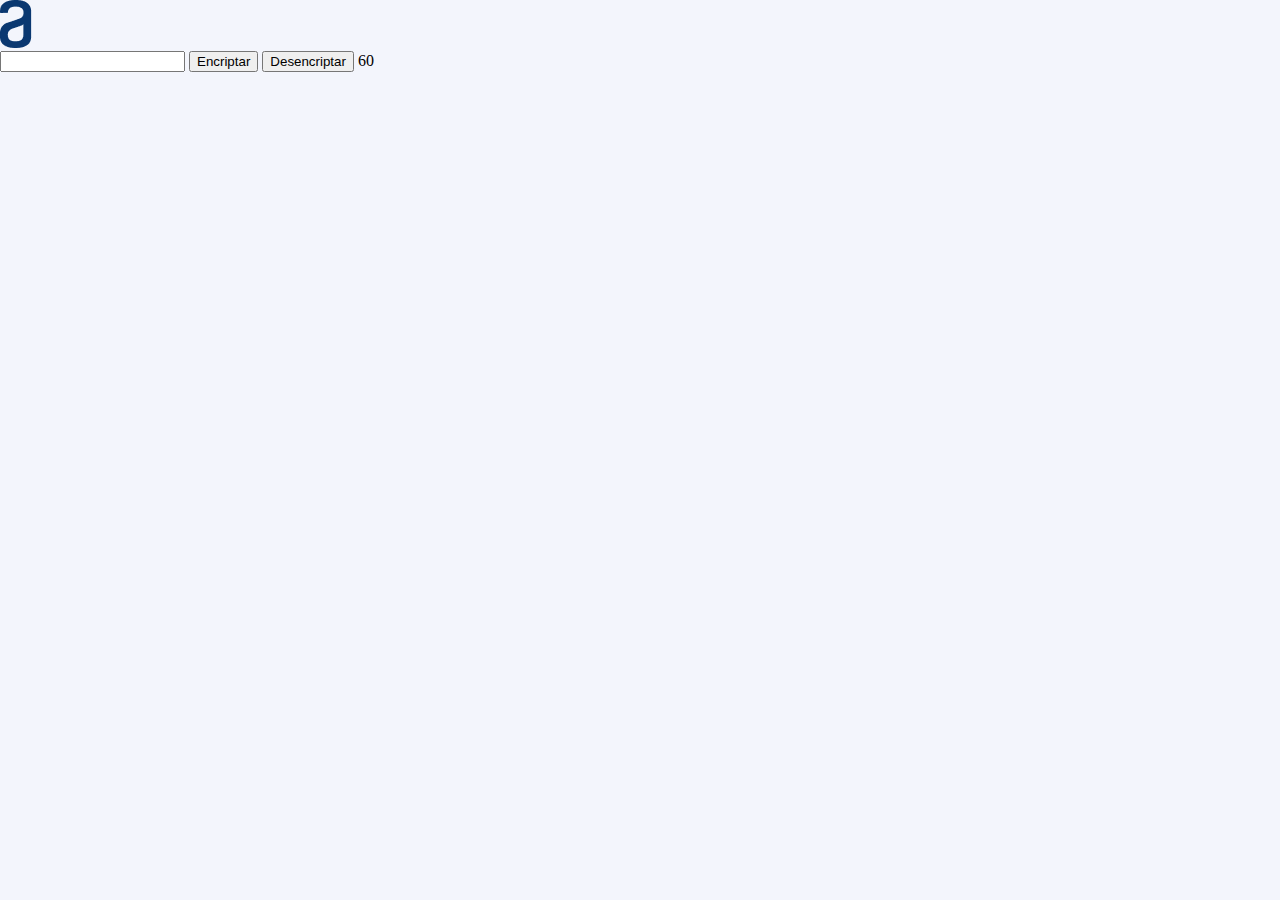
==== Encriptador de texto.html @ 9450b671 "Agrego style.css, reset.css, Encriptador de texto.html, descripcion del challenge.txt y carpeta para" ====
<!DOCTYPE html>

<html lang="es">

    <head>

        <meta charset = "UTF-8">
        <meta name="viewport" content="width=device-width">
        <title>Encriptador de Texto</title>
        <link rel="stylesheet" href="reset.css">
        <link rel="stylesheet" href="style.css">

    </head>

    <body>
        <header>
            <form>
                <div>
                    <h1><img src="Imagenes/logo.png"></h1>
                </div>
                <main>
                    <input type="text" class="input-texto" required>
                    <input type="submit" value="Encriptar" class="encriptar">
                    <input type="submit" value="Desencriptar" class="desencriptar">
                    <output type="hidden" class="output-texto"> 60 </output>
                </main>

            </form>
            



        </header>

    </body>

</html>
---- style.css ----
body  {
    background-color: #F3F5FC;
}
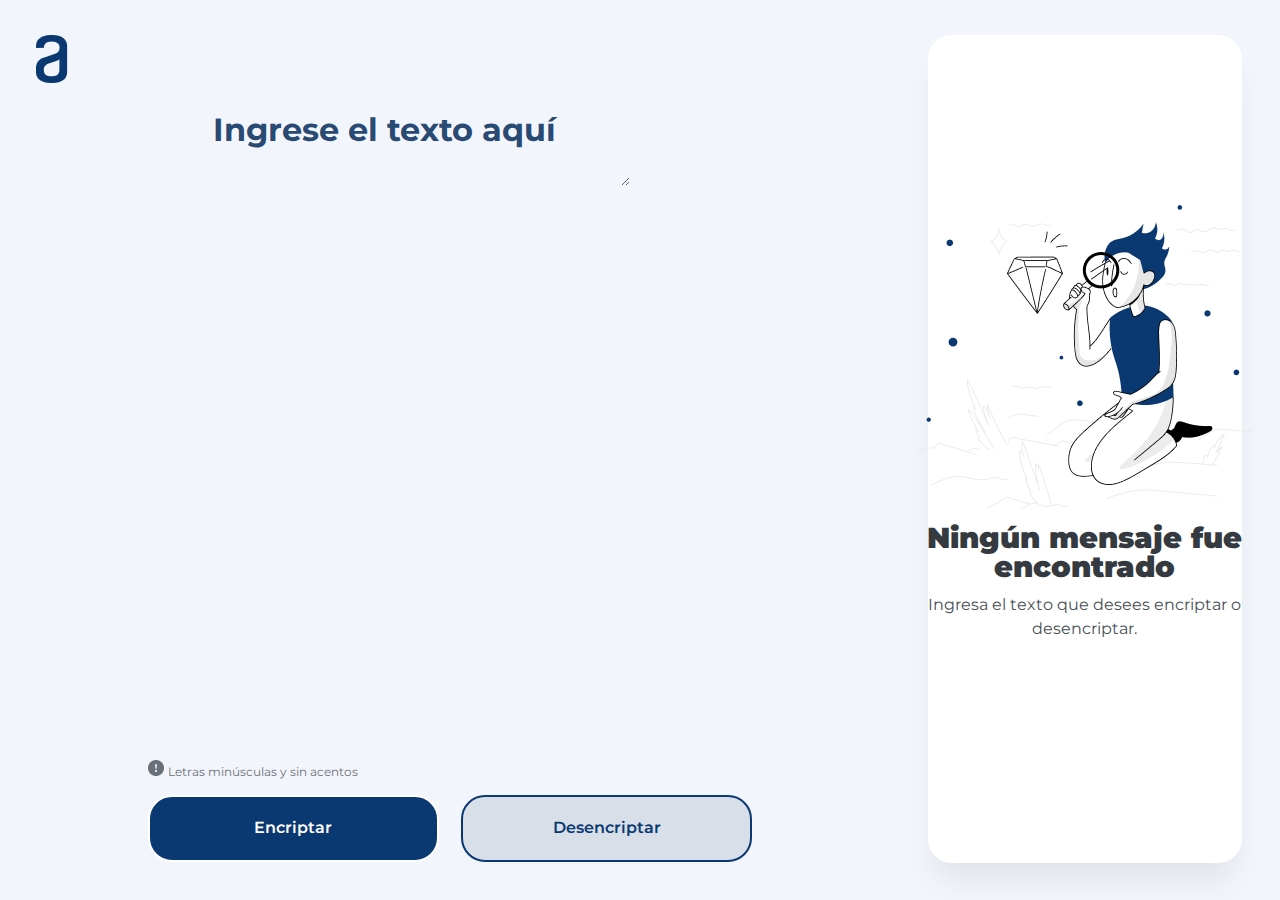
==== commit e0f93362: "Avance en Html y css, copiando visual al figma deskopt 1" ====
--- a/Encriptador de texto.html
+++ b/Encriptador de texto.html
@@ -9,28 +9,39 @@
         <title>Encriptador de Texto</title>
         <link rel="stylesheet" href="reset.css">
         <link rel="stylesheet" href="style.css">
+        <link rel="preconnect" href="https://fonts.googleapis.com">
+        <link rel="preconnect" href="https://fonts.gstatic.com" crossorigin>
+        <link href="https://fonts.googleapis.com/css2?family=Montserrat:wght@300&display=swap" rel="stylesheet">
 
     </head>
 
-    <body>
-        <header>
-            <form>
+    <body class="conteiner">
+
+            <div class="titulo">
+                <img src="Imagenes/logo.png" class="logo">
+            </div>
+
+            <div class="entrada_encriptador">
+                <textarea type="text" class="input_text"  placeholder="Ingrese el texto aquí" required></textarea>
+               
+            </div>
+
+            <div class="salida_encriptador">
                 <div>
-                    <h1><img src="Imagenes/logo.png"></h1>
+                    <img src="Imagenes/Muñeco.png" class="muñeco_salida"></img>
+                    <h1 class="texto_vacio">Ningún mensaje fue encontrado</h1>
+                    <h2 class="texto_ingresar">Ingresa el texto que desees encriptar o desencriptar.</h2>
                 </div>
-                <main>
-                    <input type="text" class="input-texto" required>
-                    <input type="submit" value="Encriptar" class="encriptar">
-                    <input type="submit" value="Desencriptar" class="desencriptar">
-                    <output type="hidden" class="output-texto"> 60 </output>
-                </main>
+                <!--<input type="text" class="output-texto">-->
+                <!--<textarea class="output_text"></textarea>-->
+                <!--<output type="hidden" class="output-texto"> 60 </output>-->
+            </div>
 
-            </form>
-            
-
-
-
-        </header>
+            <div class="botones">
+                <h3 id="condicion_botones"><img src="Imagenes/alerta_condicion.png" id="alerta_botones">Letras minúsculas y sin acentos</img></h3>
+                <button type="button"  class="boton_encriptar">Encriptar</button>
+                <button type="button"  class="boton_desencriptar">Desencriptar</button>
+            </div>
 
     </body>
 
--- a/style.css
+++ b/style.css
@@ -1,3 +1,179 @@
-body  {
-    background-color: #F3F5FC;
+body {
+    margin: 0px;
+    padding: 0px;
+    background: #F3F5FC ;
+}
+
+.container {
+    margin: auto;
+    position: relative;
+}
+
+.titulo {
+    width: 70%;
+    position: absolute;
+    top: 0;
+    bottom:88.5%;
+    left: 0;
+    right: 30%;
+}
+
+.entrada_encriptador {
+    position: absolute;
+    top: 11.5%;
+    bottom:17%;
+    left: 0;
+    right: 30%;
+    width: 70%;
+    height: auto;
+    border-radius: 24px;
+}
+.salida_encriptador {
+    position: absolute;
+    top:3.9%;
+    bottom: 92.2%;
+    left: 72.5%;
+    right: 2.5%;
+    width: 24.5%;
+    height: 92%;
+    border-radius: 24px;
+    background: white;
+    display: flex;
+    justify-content:  center;
+    text-align: center;
+    box-shadow: 0px 24px 32px -8px rgba(0, 0, 0, 0.08);
+}
+
+.botones {
+    position: absolute;
+    top: 83%;
+    bottom: 0%;
+    width: 70%;
+    height: auto;
+    border-radius: 24px;
+}
+
+.logo {
+    margin-top: 3.9%;
+    margin-left: 4%;
+}
+
+.entrada_encriptador {
+    margin-left: 16.5%;
+    
+}
+
+.input_text {
+    font-family: 'Montserrat', sans-serif;
+    font-style: normal;
+    font-weight: bold;
+    font-size: 32px;
+    /* VER PARA QUE SIRVE
+    line-height: 200%; */
+    color: #113a6c;
+    background-color: #F3F5FC
+
+}
+
+textarea {
+    border:0
+}
+
+textarea::placeholder {
+    color: #113a6c;
+    font-family: 'Montserrat', sans-serif;
+    font-style: normal;
+    font-weight: bold;
+    font-size: 32px;
+    line-height: 150%;
+    color: #284a73;
+}
+#alerta_botones {
+    margin-left: 16.5%;
+    margin-right: 0.5%;
+}
+#condicion_botones {
+    margin-top: 1.5%;
+    margin-bottom: 1.5%;
+    font-family: 'Montserrat', sans-serif;
+    font-style: normal;
+    font-weight: 400;
+    font-size: 12px;
+    line-height: 150%;
+    color: #495057;
+    opacity: 0.8;
+}
+
+.boton_encriptar {
+    width: 32.5%;
+    height: 67px;
+    margin-left: 16.5%;
+    margin-right: 1%;
+    justify-content: center;
+    background: #0A3871;
+    border: 2px solid #ffffff;
+    border-radius: 24px;
+    cursor: pointer;
+
+    font-family: 'Montserrat', sans-serif;
+    font-style: normal;
+    font-weight: 600;
+    font-size: 16px;
+    line-height: 0px;
+    text-align: center;
+    color: #FFFFFF;
+
+}
+
+.boton_desencriptar {
+    margin-right: 15%;
+    margin-left: 1%;
+    width: 32.5%;
+    height: 67px;
+    justify-content: center;
+    background: #D8DFE8;
+    border: 2px solid #0A3871;
+    border-radius: 24px;
+    cursor: pointer;
+
+    font-family: 'Montserrat', sans-serif;
+    font-style: normal;
+    font-weight: 600;
+    font-size: 16px;
+    line-height: 0px;
+    text-align: center;
+    color: #0A3871;
+}
+button:active {
+    margin-top: 0px;
+    border: 0;
+}
+
+button[disabled=disabled], button:disabled {
+    background-color: gray;
+	border-color: darkgray;
+
+}
+.muñeco_salida {
+    margin-top: 50.5%;
+    margin-bottom: 3.4%;
+}
+
+.texto_vacio {
+    font-family: 'Montserrat', sans-serif;
+    font-style: normal;
+    font-weight: 900;
+    font-size: 29px;
+    line-height: 100%;
+    color: #343A40;
+    margin-bottom: 3.4%;
+}
+
+.texto_ingresar {
+    font-family: 'Montserrat', sans-serif;
+    font-style: normal;
+    font-weight: 400;
+    font-size: 16px;
+    line-height: 150%;
+    color: #495057;
 }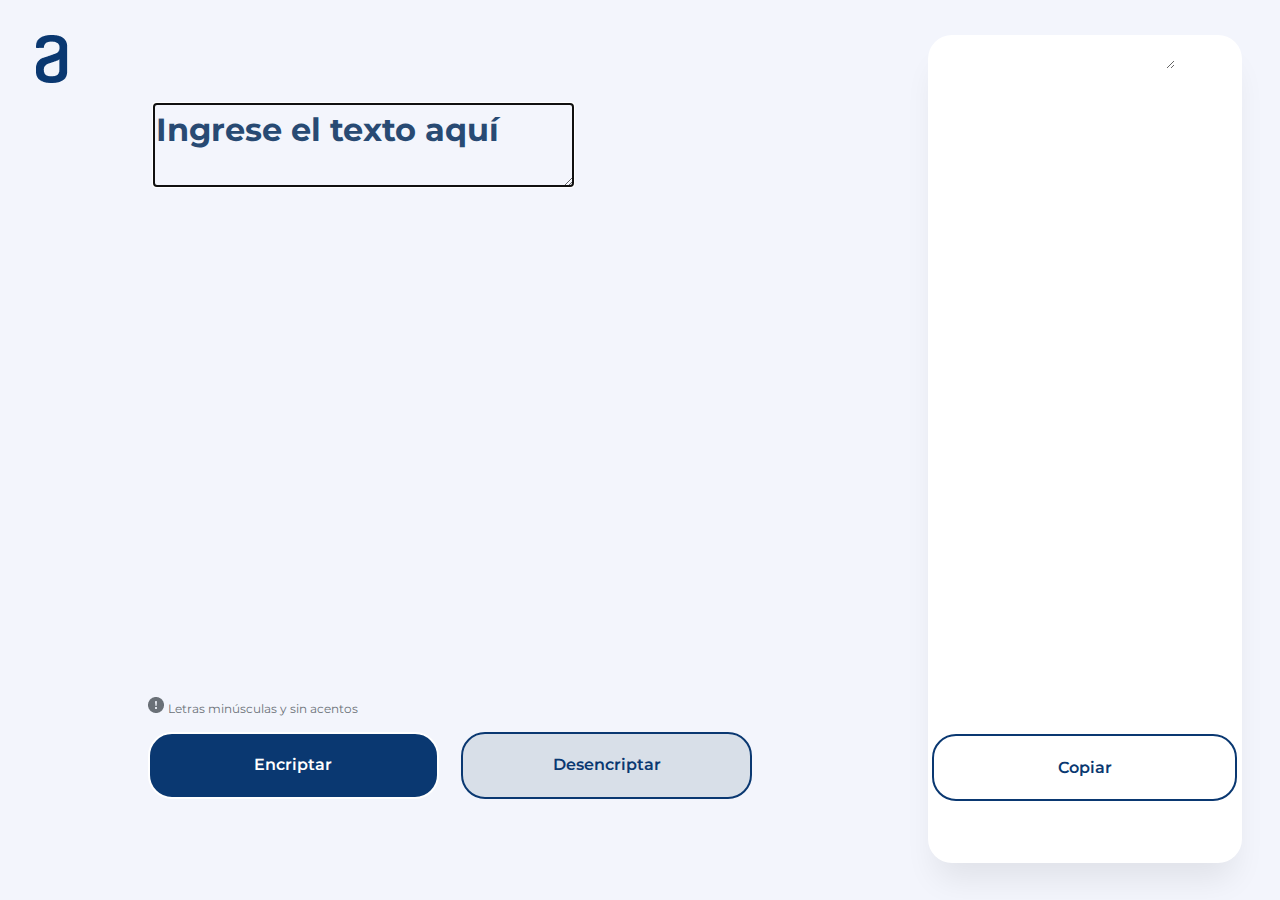
==== commit 9393231e: "Agrego salida donde se mostrara texto encriptado, display:none" ====
--- a/Encriptador de texto.html
+++ b/Encriptador de texto.html
@@ -22,19 +22,21 @@
             </div>
 
             <div class="entrada_encriptador">
-                <textarea type="text" class="input_text"  placeholder="Ingrese el texto aquí" required></textarea>
+                <textarea type="text" class="input_text" autofocus placeholder="Ingrese el texto aquí" required></textarea>
                
             </div>
 
             <div class="salida_encriptador">
-                <div>
+                <div class="ocultar_vacio">
                     <img src="Imagenes/Muñeco.png" class="muñeco_salida"></img>
                     <h1 class="texto_vacio">Ningún mensaje fue encontrado</h1>
                     <h2 class="texto_ingresar">Ingresa el texto que desees encriptar o desencriptar.</h2>
                 </div>
-                <!--<input type="text" class="output-texto">-->
-                <!--<textarea class="output_text"></textarea>-->
-                <!--<output type="hidden" class="output-texto"> 60 </output>-->
+
+                <div class="ocultar_encriptado">
+                    <textarea type="text" class="output_text" readonly ></textarea>
+                    <button type="button" class="boton_copiar">Copiar</button>
+                </div>
             </div>
 
             <div class="botones">
--- a/style.css
+++ b/style.css
@@ -24,8 +24,8 @@
     bottom:17%;
     left: 0;
     right: 30%;
-    width: 70%;
-    height: auto;
+    width: 58%;
+    height: 64%;
     border-radius: 24px;
 }
 .salida_encriptador {
@@ -44,9 +44,13 @@
     box-shadow: 0px 24px 32px -8px rgba(0, 0, 0, 0.08);
 }
 
+.ocultar_vacio {
+    display: none;
+}
+
 .botones {
     position: absolute;
-    top: 83%;
+    top: 76%;
     bottom: 0%;
     width: 70%;
     height: auto;
@@ -59,7 +63,7 @@
 }
 
 .entrada_encriptador {
-    margin-left: 16.5%;
+    margin-left: 12%;
     
 }
 
@@ -144,6 +148,31 @@
     text-align: center;
     color: #0A3871;
 }
+
+.output_text {
+}
+.boton_copiar {
+    position: relative;
+    top: 80%;
+    right: 10%;
+    text-align: center;
+    justify-content: center;
+    width: 120%;
+    height: 67px;
+    justify-content: center;
+    background: #ffffff;
+    border: 2px solid #0A3871;
+    border-radius: 24px;
+    cursor: pointer;
+
+    font-family: 'Montserrat', sans-serif;
+    font-style: normal;
+    font-weight: 600;
+    font-size: 16px;
+    line-height: 0px;
+    text-align: center;
+    color: #0A3871;
+}
 button:active {
     margin-top: 0px;
     border: 0;
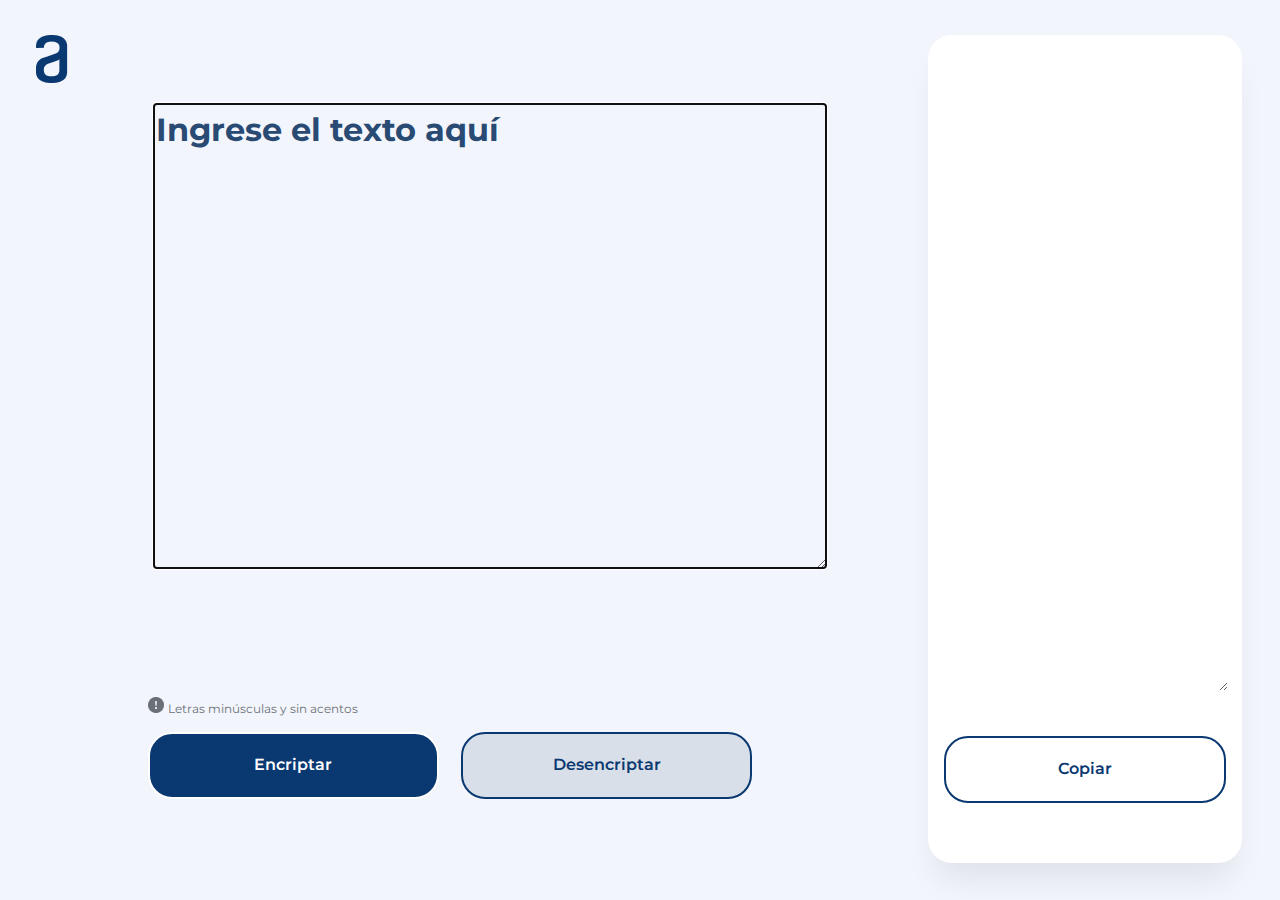
==== commit ddcd599f: "Agrego encriptar.js y tomo datos de textarea" ====
--- a/Encriptador de texto.html
+++ b/Encriptador de texto.html
@@ -22,7 +22,7 @@
             </div>
 
             <div class="entrada_encriptador">
-                <textarea type="text" class="input_text" autofocus placeholder="Ingrese el texto aquí" required></textarea>
+                <textarea type="text" class="input_text" id="entrada_texto" autofocus placeholder="Ingrese el texto aquí" required></textarea>
                
             </div>
 
@@ -34,7 +34,7 @@
                 </div>
 
                 <div class="ocultar_encriptado">
-                    <textarea type="text" class="output_text" readonly ></textarea>
+                    <textarea type="text" class="output_text" id="salida_texto" readonly ></textarea>
                     <button type="button" class="boton_copiar">Copiar</button>
                 </div>
             </div>
@@ -44,7 +44,8 @@
                 <button type="button"  class="boton_encriptar">Encriptar</button>
                 <button type="button"  class="boton_desencriptar">Desencriptar</button>
             </div>
-
+            <script src="encriptar.js"></script>
     </body>
 
+
 </html>--- a/style.css
+++ b/style.css
@@ -47,6 +47,9 @@
 .ocultar_vacio {
     display: none;
 }
+.ocultar_encriptado {
+    
+}
 
 .botones {
     position: absolute;
@@ -68,6 +71,8 @@
 }
 
 .input_text {
+    width: 90%;
+    height: 80%;
     font-family: 'Montserrat', sans-serif;
     font-style: normal;
     font-weight: bold;
@@ -150,14 +155,22 @@
 }
 
 .output_text {
+    margin-top: 10%;
+    width: 90%;
+    height: 75%;
+    font-family: 'Montserrat', sans-serif;
+    font-weight: 400;
+    font-size: 24px;
+    line-height: 150%;
+    color: #495057;
+
 }
 .boton_copiar {
     position: relative;
-    top: 80%;
-    right: 10%;
-    text-align: center;
-    justify-content: center;
-    width: 120%;
+    top: 5%;
+    text-align: center;
+    justify-content: center;
+    width: 90%;
     height: 67px;
     justify-content: center;
     background: #ffffff;
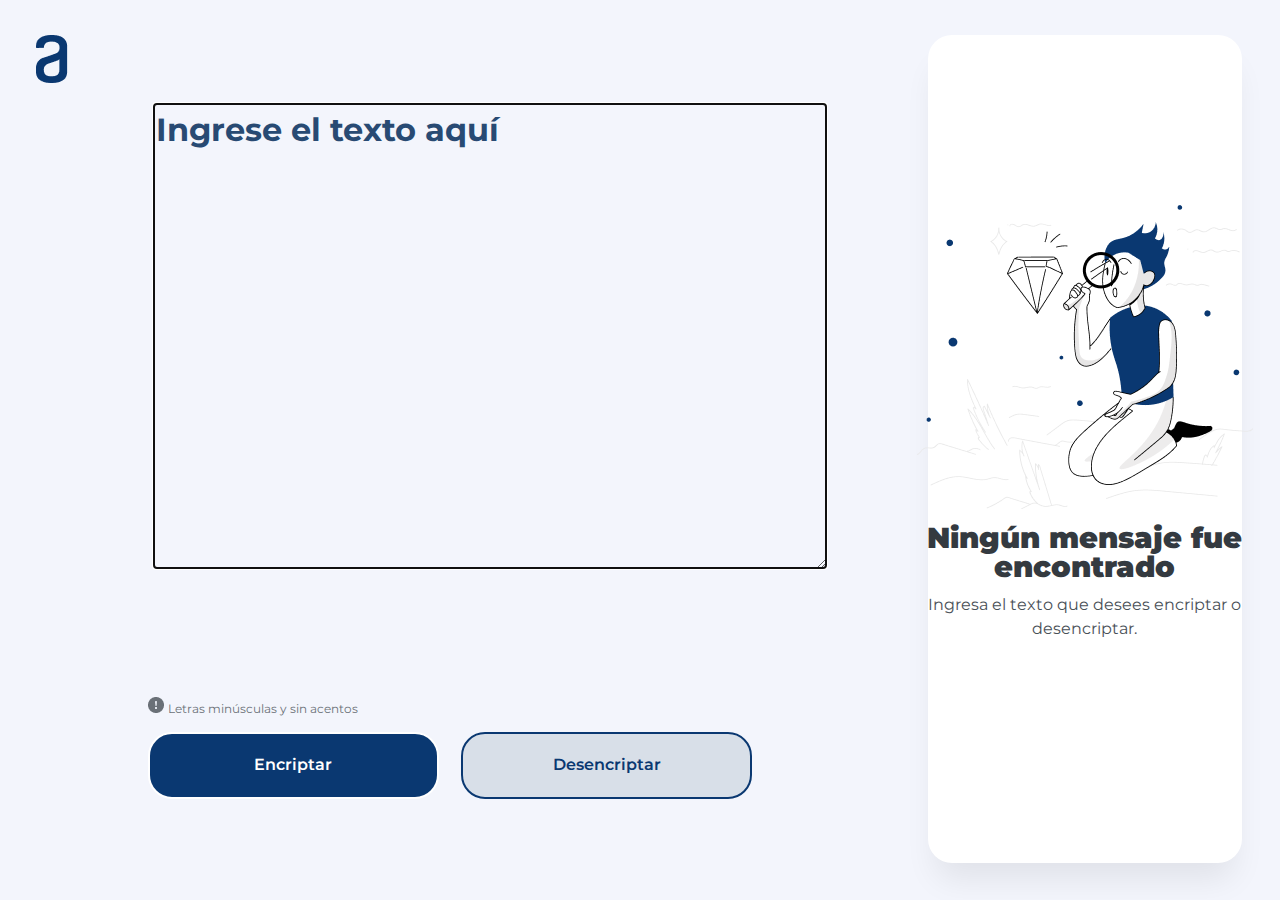
==== commit b8a01450: "Conecto textareas de entrada y salida para encriptar" ====
--- a/Encriptador de texto.html
+++ b/Encriptador de texto.html
@@ -27,14 +27,14 @@
             </div>
 
             <div class="salida_encriptador">
-                <div class="ocultar_vacio">
+                <div class="ocultar_vacio" id="ocultar_vacio">
                     <img src="Imagenes/Muñeco.png" class="muñeco_salida"></img>
                     <h1 class="texto_vacio">Ningún mensaje fue encontrado</h1>
                     <h2 class="texto_ingresar">Ingresa el texto que desees encriptar o desencriptar.</h2>
                 </div>
 
-                <div class="ocultar_encriptado">
-                    <textarea type="text" class="output_text" id="salida_texto" readonly ></textarea>
+                <div class="ocultar_encriptado" id="ocultar_encriptado">
+                    <textarea type="text" class="output_text" id="salida_texto" readonly></textarea>
                     <button type="button" class="boton_copiar">Copiar</button>
                 </div>
             </div>
--- a/style.css
+++ b/style.css
@@ -45,10 +45,10 @@
 }
 
 .ocultar_vacio {
+    
+}
+.ocultar_encriptado {
     display: none;
-}
-.ocultar_encriptado {
-    
 }
 
 .botones {
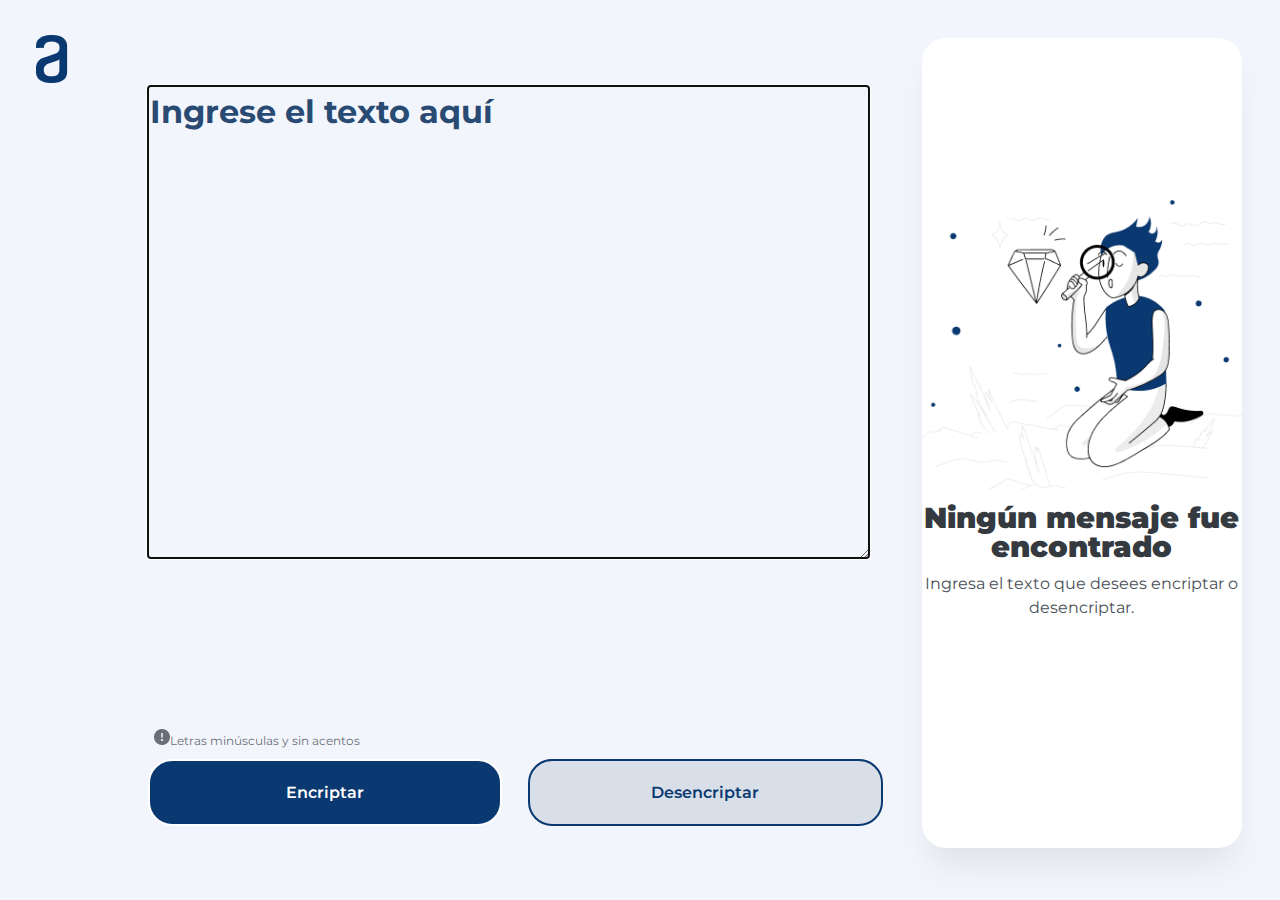
==== commit 5c862709: "Cambio responsive para tablet y celular en css, eliminacion de div .salida_texto" ====
--- a/Encriptador de texto.html
+++ b/Encriptador de texto.html
@@ -26,7 +26,14 @@
                
             </div>
 
-            <div class="salida_encriptador">
+            <div>
+                <h3 id="condicion_botones"><img src="Imagenes/alerta_condicion.png" >Letras minúsculas y sin acentos</img></h3>
+            </div>
+            <div class="botones">
+                <button type="button"  class="boton_encriptar" id="botones_aspecto">Encriptar</button>
+                <button type="button"  class="boton_desencriptar" id="botones_aspecto">Desencriptar</button>
+            </div>
+            
                 <div class="ocultar_vacio" id="ocultar_vacio">
                     <img src="Imagenes/Muñeco.png" class="muñeco_salida"></img>
                     <h1 class="texto_vacio">Ningún mensaje fue encontrado</h1>
@@ -37,14 +44,10 @@
                     <textarea type="text" class="output_text" id="salida_texto" readonly></textarea>
                     <button type="button" class="boton_copiar">Copiar</button>
                 </div>
-            </div>
 
-            <div class="botones">
-                <h3 id="condicion_botones"><img src="Imagenes/alerta_condicion.png" id="alerta_botones">Letras minúsculas y sin acentos</img></h3>
-                <button type="button"  class="boton_encriptar">Encriptar</button>
-                <button type="button"  class="boton_desencriptar">Desencriptar</button>
-            </div>
-            <script src="encriptar.js"></script>
+
+
+            <script src="encriptador.js"></script>
     </body>
 
 
--- a/style.css
+++ b/style.css
@@ -1,63 +1,67 @@
 body {
-    margin: 0px;
-    padding: 0px;
     background: #F3F5FC ;
 }
 
 .container {
     margin: auto;
     position: relative;
+    width: auto;
+    height: auto;
+    background: #F3F5FC ;
 }
 
 .titulo {
+    position: absolute;
     width: 70%;
-    position: absolute;
-    top: 0;
-    bottom:88.5%;
-    left: 0;
-    right: 30%;
 }
 
 .entrada_encriptador {
     position: absolute;
-    top: 11.5%;
-    bottom:17%;
-    left: 0;
-    right: 30%;
-    width: 58%;
-    height: 64%;
-    border-radius: 24px;
-}
-.salida_encriptador {
-    position: absolute;
-    top:3.9%;
-    bottom: 92.2%;
-    left: 72.5%;
-    right: 2.5%;
-    width: 24.5%;
-    height: 92%;
-    border-radius: 24px;
-    background: white;
-    display: flex;
+    top: 9.5%;
+    width: 70%;
+    height: 65%;
+    border-radius: 24px;
+}
+
+.ocultar_vacio {
+    position: absolute;
+    right: 0;
+    width: 25%;
+    height: 90%;
+    margin-top: 3%;
+    margin-right: 3%;
+    border-radius: 24px;
     justify-content:  center;
     text-align: center;
+    background: #FFFFFF;
     box-shadow: 0px 24px 32px -8px rgba(0, 0, 0, 0.08);
-}
-
-.ocultar_vacio {
-    
 }
 .ocultar_encriptado {
     display: none;
+    position: absolute;
+    right: 0;
+    width: 25%;
+    height: 90%;
+    margin-top: 3%;
+    margin-right: 3%;
+    border-radius: 24px;
+    justify-content:  center;
+    text-align: center;
+    background: #FFFFFF;
+    box-shadow: 0px 24px 32px -8px rgba(0, 0, 0, 0.08);
 }
 
 .botones {
     position: absolute;
     top: 76%;
     bottom: 0%;
-    width: 70%;
+    width: 61.5%;
+    margin-left: 9.5%;
     height: auto;
     border-radius: 24px;
+    display:flex ;
+    justify-content: space-evenly;
+    align-items: center;
 }
 
 .logo {
@@ -65,13 +69,9 @@
     margin-left: 4%;
 }
 
-.entrada_encriptador {
-    margin-left: 12%;
-    
-}
-
 .input_text {
-    width: 90%;
+    margin-left: 16.5%;
+    width: 80%;
     height: 80%;
     font-family: 'Montserrat', sans-serif;
     font-style: normal;
@@ -80,7 +80,7 @@
     /* VER PARA QUE SIRVE
     line-height: 200%; */
     color: #113a6c;
-    background-color: #F3F5FC
+    background: #F3F5FC
 
 }
 
@@ -97,60 +97,43 @@
     line-height: 150%;
     color: #284a73;
 }
-#alerta_botones {
-    margin-left: 16.5%;
-    margin-right: 0.5%;
-}
+
 #condicion_botones {
-    margin-top: 1.5%;
-    margin-bottom: 1.5%;
+    position: absolute;
+    top: 81%;
+    bottom: 0%;
+    margin-left: 12%;
     font-family: 'Montserrat', sans-serif;
     font-style: normal;
     font-weight: 400;
     font-size: 12px;
-    line-height: 150%;
     color: #495057;
     opacity: 0.8;
 }
-
+#botones_aspecto {
+    width: 45%;
+    height: 67px;
+    justify-content: center;
+    border-radius: 24px;
+    cursor: pointer;
+
+
+    font-family: 'Montserrat', sans-serif;
+    font-style: normal;
+    font-weight: 600;
+    font-size: 16px;
+    text-align: center;
+}
 .boton_encriptar {
-    width: 32.5%;
-    height: 67px;
-    margin-left: 16.5%;
-    margin-right: 1%;
-    justify-content: center;
     background: #0A3871;
     border: 2px solid #ffffff;
-    border-radius: 24px;
-    cursor: pointer;
-
-    font-family: 'Montserrat', sans-serif;
-    font-style: normal;
-    font-weight: 600;
-    font-size: 16px;
-    line-height: 0px;
-    text-align: center;
     color: #FFFFFF;
 
 }
 
 .boton_desencriptar {
-    margin-right: 15%;
-    margin-left: 1%;
-    width: 32.5%;
-    height: 67px;
-    justify-content: center;
     background: #D8DFE8;
     border: 2px solid #0A3871;
-    border-radius: 24px;
-    cursor: pointer;
-
-    font-family: 'Montserrat', sans-serif;
-    font-style: normal;
-    font-weight: 600;
-    font-size: 16px;
-    line-height: 0px;
-    text-align: center;
     color: #0A3871;
 }
 
@@ -166,8 +149,12 @@
 
 }
 .boton_copiar {
-    position: relative;
-    top: 5%;
+    position: absolute;
+    bottom: 0;
+    left: 0;
+    right: 0;
+    margin: auto;
+    margin-bottom: 15%;
     text-align: center;
     justify-content: center;
     width: 90%;
@@ -199,6 +186,7 @@
 .muñeco_salida {
     margin-top: 50.5%;
     margin-bottom: 3.4%;
+    width: 100%;
 }
 
 .texto_vacio {
@@ -218,4 +206,103 @@
     font-size: 16px;
     line-height: 150%;
     color: #495057;
-}+}
+
+@media screen and (max-width: 768px) {
+    .titulo,.ocultar_vacio,.ocultar_encriptado, .entrada_encriptador, .botones {
+        margin-left: 0;
+        width: 100%;
+    }
+    .entrada_encriptador {
+        top:10%;
+        height: 40%;
+    }
+    #condicion_botones {
+        margin-top: -2%;
+        margin-left: 4%;
+        top:50%
+    }
+    .botones {
+        top:50%;
+        height: 10%;
+    }
+    .ocultar_vacio,.ocultar_encriptado {
+        left: 0;
+        margin-left: 10%;
+        top: 60%;
+        width: 80%;
+        height: 20%;
+    }
+    
+    .input_text {
+        margin-left: 4%;
+
+    }
+    .texto_vacio {
+        margin-top: 10%;
+    }
+    #botones_aspecto {
+        width: 45%;
+    }
+    .muñeco_salida {
+        display: none;
+    }
+    .output_text {
+        margin-top: 3%;
+    }
+    .boton_copiar {
+        position: relative;
+        margin-top: 30%;
+    }
+}
+@media screen and (max-width: 375px) {
+    .titulo,.ocultar_vacio,.ocultar_encriptado, .entrada_encriptador, .botones {
+        margin-left: 0;
+        width: 100%;
+    }
+    .entrada_encriptador {
+        top:10%;
+        height: 40%;
+    }
+    #condicion_botones {
+        margin-left: 6%;
+        top:47%
+    }
+    .botones {
+        top:50%;
+        height: 20%;
+    }
+    .ocultar_vacio,.ocultar_encriptado {
+        left: 0;
+        margin-left: 10%;
+        top: 70%;
+        width: 80%;
+        height: 25%;
+    }
+    .botones {
+        flex-direction: column;
+        justify-content: space-between;
+    }
+    
+    .input_text, textarea::placeholder {
+        margin-top: 7%;
+        font-size: 20px;
+        width: 90%;
+    }
+    .texto_vacio {
+        font-size: 20px;
+    }
+    .texto_ingresar {
+        margin-top: 6%;
+        font-size: 16px;
+        font-weight: bold;
+    }
+    #botones_aspecto {
+        margin-top: 1%;
+        margin-bottom: 1%;
+        width: 90%;
+    }
+    .muñeco_salida {
+        display: none;
+    }
+}
